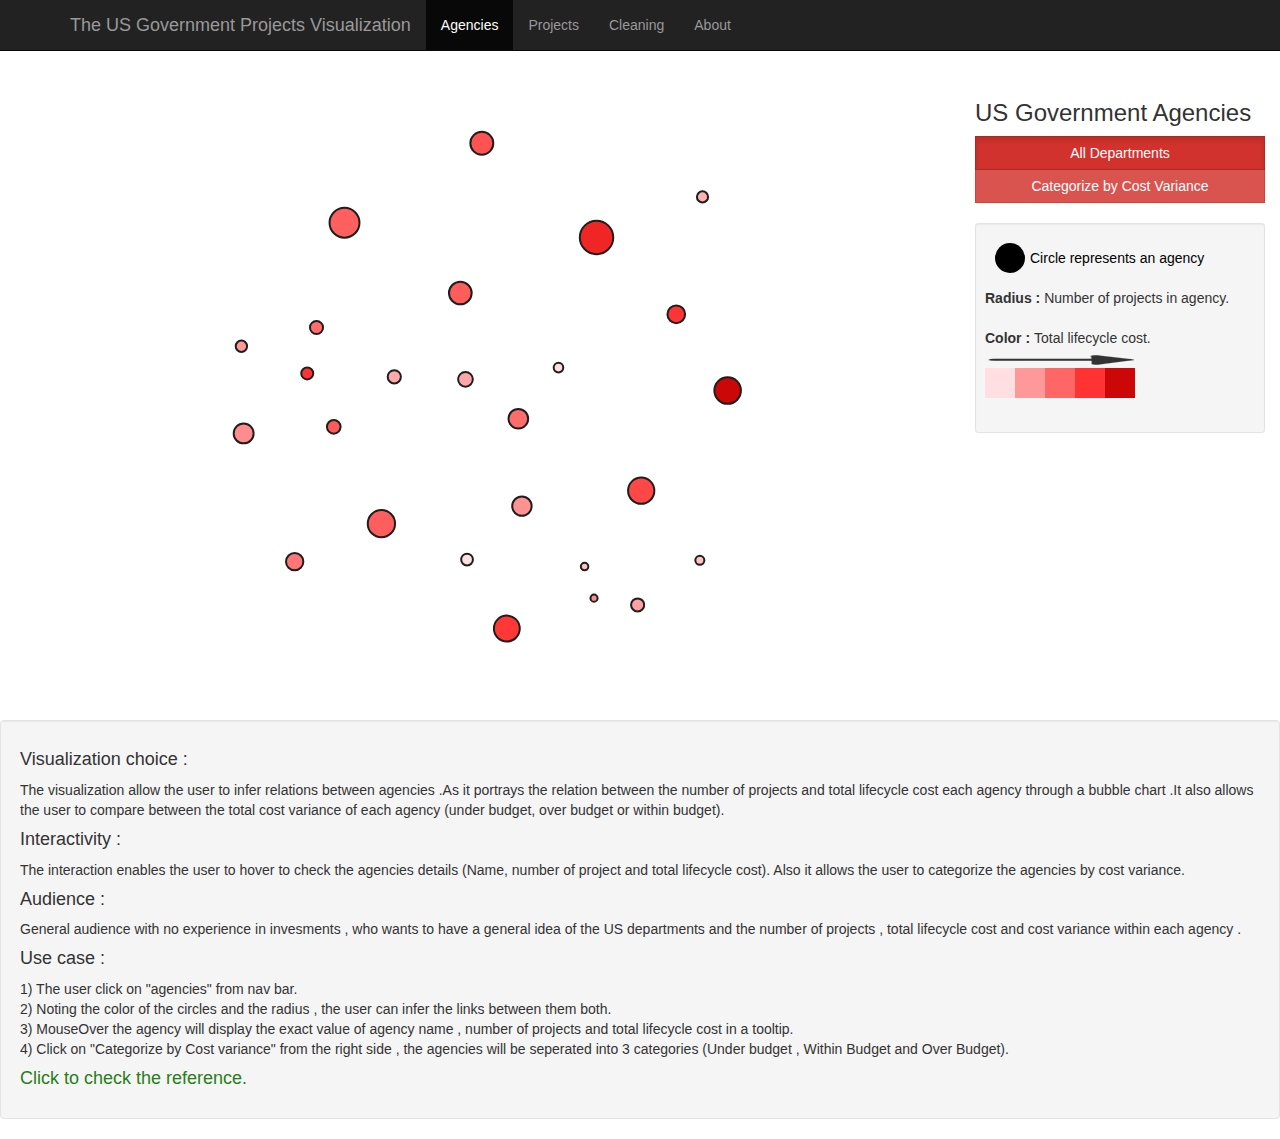
==== index.html @ 7334bace "Project trial github" ====
<!doctype html>
<!--[if lt IE 7]> <html class="no-js ie6 oldie" lang="en"> <![endif]-->
<!--[if IE 7]>    <html class="no-js ie7 oldie" lang="en"> <![endif]-->
<!--[if IE 8]>    <html class="no-js ie8 oldie" lang="en"> <![endif]-->
<!--[if gt IE 8]><!--> <html class="no-js" lang="en"> <!--<![endif]-->
<head>
  <meta charset="utf-8">
  <meta http-equiv="X-UA-Compatible" content="IE=edge,chrome=1">

  <title>Government IT Dashboard</title>
  <meta name="description" content="">
  <meta name="author" content="">

  <meta name="viewport" content="width=device-width, initial-scale=1, maximum-scale=1, user-scalable=no">

  <!-- CSS concatenated and minified via ant build script-->
  <link rel="stylesheet" href="css/reset.css">
  <link rel="stylesheet" href="css/bootstrap.css">
  <link rel="stylesheet" href="css/style.css">
  <!-- end CSS-->

  <script src="js/libs/modernizr-2.0.6.min.js"></script>
</head>

<body class="body">
  <div class="navbar navbar-inverse navbar-fixed-top">
      <div class="container">
        <div class="navbar-header">
          <button type="button" class="navbar-toggle" data-toggle="collapse" data-target=".navbar-collapse">
            <span class="icon-bar " ></span>
            <span class="icon-bar"></span>
            <span class="icon-bar"></span>
          </button>
          <a class="navbar-brand">The US Government Projects Visualization</a>
        </div>
        <div class="collapse navbar-collapse">
          <ul class="nav navbar-nav">
            <li class="active"><a href="index.html">Agencies</a></li>
            <li><a href="vis2.html">Projects</a></li>
            <li><a href="Cleaning.html">Cleaning</a></li>
            <li><a href="contact.html">About</a></li>
          </ul>
        </div>
      </div>
  </div>

  <div id="container" class="container-fluid">

    <div class="row">
      <div id="main" class="col-md-9" role="main">
        <div id="vis"></div>
      </div>
      <div id="view_selection" class="col-md-3 btn-group-vertical">
        <h3>US Government Agencies</h3>
        <a href="#" id="all" class="btn btn-md btn-danger btn-default active">All Departments</a>
        <a href="#" id="year" class="btn btn-md btn-danger btn-default">Categorize by Cost Variance</a>
        <br>
        <div class="well well-sm">
        <svg width="500" height="50">
<circle cx="25" cy="25" r="15"/> <text x="45" y="30">Circle represents an agency</text>


        </svg>
        <br>
        <b>Radius : </b>Number of projects in agency.
        <br>
        <br>
       <b> Color : </b> Total lifecycle cost.
        <img src="img/arrow.png">

        <svg width="500" height="50">
          <rect x="0" y="0" width="30" height="30" fill="#FFDFE1"/>
          <rect x="30" y="0" width="30" height="30" fill="#FF9999"/>
          <rect x="60" y="0" width="30" height="30" fill="#FF6666"/>
          <rect x="90" y="0" width="30" height="30" fill="#FF3333"/>
          <rect x="120" y="0" width="30" height="30" fill="#CC0707"/>
        </svg>

        </div>
      </div>

    </div>
    <br><br>
    <div class="row well">

<h4>Visualization choice : </h4>
The visualization allow the user to infer relations between agencies .As it portrays the relation between the number of projects and total lifecycle cost each agency through a bubble chart .It also allows the user to compare between the total cost variance of each agency (under budget, over budget or within budget).

<h4>Interactivity : </h4>
The interaction enables the user to hover to check the agencies details (Name, number of project and total lifecycle cost). Also it allows the user to categorize the agencies by cost variance.

<h4>Audience : </h4>
General audience with no experience in invesments , who wants to have a general idea of the US departments and the number of projects , total lifecycle cost and cost variance within each agency .

<h4>Use case : </h4> 
1) The user click on "agencies" from nav bar.<br>
2) Noting the color of the circles and the radius , the user can infer the links between them both.<br>
3) MouseOver the agency will display the exact value of agency name , number of projects and total lifecycle cost in a tooltip.<br>
4) Click on "Categorize by Cost variance" from the right side , the agencies will be seperated into 3 categories (Under budget , Within Budget and Over Budget).

<h4><a href="http://vallandingham.me/bubble_charts_in_d3.html" style="color:#287D1A">Click to check the reference.</a></h4>



    </div>
    <footer>
    </footer>
  </div> <!--! end of #container -->


  <!-- <script src="//ajax.googleapis.com/ajax/libs/jquery/1.6.2/jquery.min.js"></script> -->
  <script>window.jQuery || document.write('<script src="js/libs/jquery-1.6.2.min.js"><\/script>')</script>

  <script defer src="js/plugins.js"></script>
  <script defer src="js/script.js"></script>
  <script src="js/CustomTooltip.js"></script>
  <script src="js/libs/d3.min.js"></script>
  <script src="js/libs/d3.csv.min.js"></script>
  <script src="js/libs/d3.layout.min.js"></script>
  <script src="js/libs/d3.geom.min.js"></script>
  <script type="text/javascript" src="js/vis.js"></script>
  <script type="text/javascript">
    $(document).ready(function() {
        $(document).ready(function() {
          $('#view_selection a').click(function() {
            var view_type = $(this).attr('id');
            $('#view_selection a').removeClass('active');
            $(this).toggleClass('active');
            toggle_view(view_type);
            return false;
          });
        });
    });
  </script>
  <!--[if lt IE 7 ]>
    <script src="//ajax.googleapis.com/ajax/libs/chrome-frame/1.0.3/CFInstall.min.js"></script>
    <script>window.attachEvent('onload',function(){CFInstall.check({mode:'overlay'})})</script>
  <![endif]-->

</body>
</html>
---- css/style.css ----
.body {
  padding-top: 70px;
  /*background-color:black;*/
}
a, a:visited, a:active {
  color: #444;
}

#vis {
  width: 940px;
  height: 600px;
  clear: both;
  margin-bottom: 10px;
}

footer {
  text-align: center;
}

#view_selection {
  margin-top: 10px;
}

.years {
  font-size: 21px;
  fill: black;
}

.tooltip {
	position: absolute;
	top: 100px;
	left: 100px;
  -moz-border-radius:5px;
	border-radius: 5px;
  border: 2px solid #000;
	/* background: #222222; */
  background: #fff;
	opacity: .9;
	/* color: #eeeeee; */
  color: black;
	padding: 10px;
	width: 300px;
	font-size: 12px;
	z-index: 10;
}

.tooltip .title {
	font-size: 13px;
}

.tooltip .name {
  font-weight:bold;
}
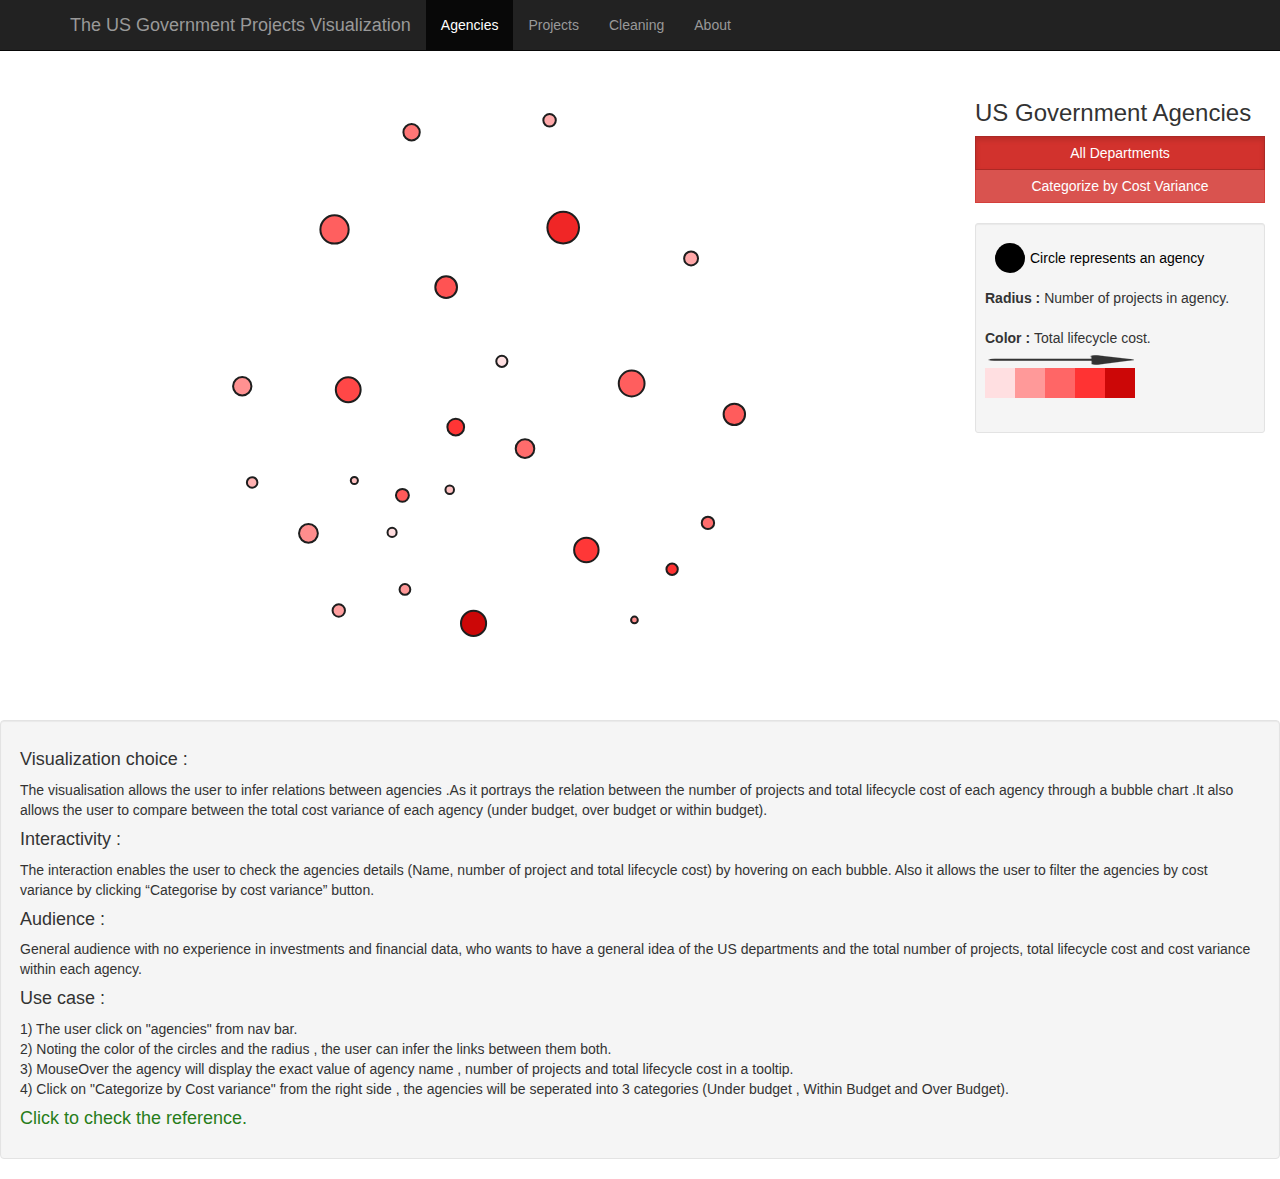
==== commit 47173275: "Final commit" ====
--- a/index.html
+++ b/index.html
@@ -84,13 +84,13 @@
     <div class="row well">
 
 <h4>Visualization choice : </h4>
-The visualization allow the user to infer relations between agencies .As it portrays the relation between the number of projects and total lifecycle cost each agency through a bubble chart .It also allows the user to compare between the total cost variance of each agency (under budget, over budget or within budget).
+The visualisation allows the user to infer relations between agencies .As it portrays the relation between the number of projects and total lifecycle cost of each agency through a bubble chart .It also allows the user to compare between the total cost variance of each agency (under budget, over budget or within budget).
 
 <h4>Interactivity : </h4>
-The interaction enables the user to hover to check the agencies details (Name, number of project and total lifecycle cost). Also it allows the user to categorize the agencies by cost variance.
+The interaction enables the user to check the agencies details (Name, number of project and total lifecycle cost) by hovering on each bubble. Also it allows the user to filter the agencies by cost variance by clicking “Categorise by cost variance” button. 
 
 <h4>Audience : </h4>
-General audience with no experience in invesments , who wants to have a general idea of the US departments and the number of projects , total lifecycle cost and cost variance within each agency .
+General audience with no experience in investments and financial data, who wants to have a general idea of the US departments and the total number of projects, total lifecycle cost and cost variance within each agency.
 
 <h4>Use case : </h4> 
 1) The user click on "agencies" from nav bar.<br>
